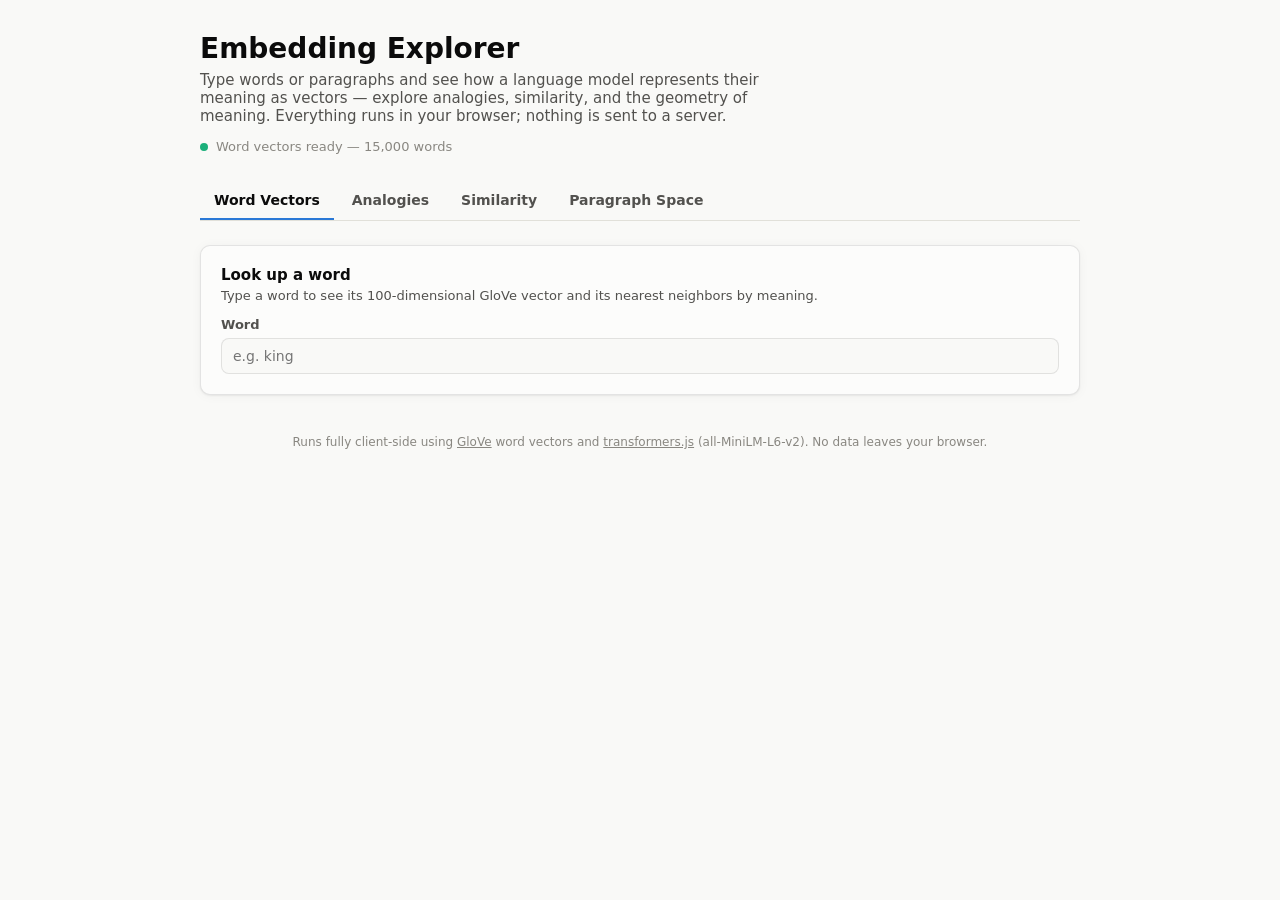
==== index.html @ a7784ba6 "Add Embedding Explorer: interactive client-side word/paragraph embedding demo Static site with no ba" ====
<!doctype html>
<html lang="en">
<head>
<meta charset="utf-8" />
<meta name="viewport" content="width=device-width, initial-scale=1" />
<title>Embedding Explorer</title>
<link rel="stylesheet" href="css/style.css" />
</head>
<body>
<div class="wrap">
  <header class="hero">
    <h1>Embedding Explorer</h1>
    <p>Type words or paragraphs and see how a language model represents their meaning as vectors — explore analogies, similarity, and the geometry of meaning. Everything runs in your browser; nothing is sent to a server.</p>
    <div class="model-status" id="status-line">
      <span class="dot loading" id="status-dot"></span>
      <span id="status-text">Loading word vectors…</span>
    </div>
  </header>

  <nav class="tabs" id="tabs">
    <button data-tab="word" class="active">Word Vectors</button>
    <button data-tab="analogy">Analogies</button>
    <button data-tab="similarity">Similarity</button>
    <button data-tab="space">Paragraph Space</button>
  </nav>

  <section class="panel active" id="panel-word">
    <div class="card">
      <h2>Look up a word</h2>
      <p class="hint">Type a word to see its 100-dimensional GloVe vector and its nearest neighbors by meaning.</p>
      <label for="word-input">Word</label>
      <input type="text" id="word-input" placeholder="e.g. king" autocomplete="off" />
      <div class="error-msg" id="word-error" hidden></div>
      <div class="results" id="word-results" hidden>
        <svg class="vector-chart" id="word-chart" viewBox="0 0 640 160"></svg>
        <div class="raw-values" id="word-raw"></div>
      </div>
    </div>
    <div class="card" id="word-neighbors-card" hidden>
      <h2>Nearest neighbors</h2>
      <p class="hint">Words whose vectors point in a similar direction (highest cosine similarity), out of the top 15,000 most common English words.</p>
      <ul class="neighbor-list" id="word-neighbors"></ul>
    </div>
  </section>

  <section class="panel" id="panel-analogy">
    <div class="card">
      <h2>Vector arithmetic</h2>
      <p class="hint">The classic demo: <code>king − man + woman ≈ queen</code>. Word meaning behaves like geometry — try your own combination.</p>
      <div class="inline-eq">
        <input type="text" id="analogy-a" placeholder="king" autocomplete="off" />
        <span class="op">−</span>
        <input type="text" id="analogy-b" placeholder="man" autocomplete="off" />
        <span class="op">+</span>
        <input type="text" id="analogy-c" placeholder="woman" autocomplete="off" />
        <span class="op">=</span>
        <span class="op">?</span>
      </div>
      <button class="action" id="analogy-run">Solve</button>
      <div class="error-msg" id="analogy-error" hidden></div>
      <div class="results" id="analogy-results" hidden>
        <ul class="neighbor-list" id="analogy-neighbors"></ul>
      </div>
    </div>
    <div class="card">
      <h2>Try these</h2>
      <p class="hint">Quick examples — click to load.</p>
      <div class="row" id="analogy-presets"></div>
    </div>
  </section>

  <section class="panel" id="panel-similarity">
    <div class="card">
      <h2>Compare two texts</h2>
      <p class="hint">Enter two words, phrases, or paragraphs. Single vocabulary words use GloVe directly; anything longer uses a small transformer model (downloaded once, then cached) so word order and context are taken into account.</p>
      <div class="row">
        <div>
          <label for="sim-a">Text A</label>
          <textarea id="sim-a" placeholder="a happy dog running in a field"></textarea>
        </div>
        <div>
          <label for="sim-b">Text B</label>
          <textarea id="sim-b" placeholder="a joyful puppy sprinting through grass"></textarea>
        </div>
      </div>
      <button class="action" id="sim-run">Compare</button>
      <div class="error-msg" id="sim-error" hidden></div>
      <div class="results" id="sim-results" hidden>
        <div class="similarity-readout">
          <span class="value" id="sim-value">0.00</span>
          <span class="label">cosine similarity</span>
        </div>
        <div class="similarity-meter"><div class="fill" id="sim-fill"></div></div>
        <p class="note" id="sim-method"></p>
      </div>
    </div>
  </section>

  <section class="panel" id="panel-space">
    <div class="card">
      <h2>Paragraph space</h2>
      <p class="hint">Add several words or paragraphs and see how they cluster in a 2D projection (PCA) of their embedding space — items with related meaning land closer together. Uses the sentence transformer model.</p>
      <div class="item-list" id="space-items"></div>
      <button class="ghost" id="space-add">+ add item</button>
      <button class="action" id="space-run">Plot</button>
      <div class="error-msg" id="space-error" hidden></div>
      <div class="results" id="space-results" hidden>
        <svg class="scatter-chart" id="space-chart" viewBox="0 0 640 480"></svg>
        <h2 style="margin-top:18px;">Pairwise similarity</h2>
        <div style="overflow-x:auto;">
          <table class="table-view" id="space-table"></table>
        </div>
      </div>
    </div>
  </section>

  <footer>
    Runs fully client-side using <a href="https://nlp.stanford.edu/projects/glove/" target="_blank" rel="noopener">GloVe</a> word vectors and <a href="https://github.com/xenova/transformers.js" target="_blank" rel="noopener">transformers.js</a> (all-MiniLM-L6-v2). No data leaves your browser.
  </footer>
</div>

<div class="tooltip" id="tooltip" hidden></div>

<script type="module" src="js/app.js"></script>
</body>
</html>
---- css/style.css ----
:root {
  color-scheme: light;
  --surface-1:      #fcfcfb;
  --page:           #f9f9f7;
  --text-primary:   #0b0b0b;
  --text-secondary: #52514e;
  --text-muted:     #898781;
  --gridline:       #e1e0d9;
  --baseline:       #c3c2b7;
  --border:         rgba(11,11,11,0.10);
  --series-1:       #2a78d6; /* blue - default / positive */
  --series-2:       #eb6834; /* orange - highlighted / query */
  --series-3:       #1baf7a; /* aqua - third group */
  --diverge-pos:    #2a78d6;
  --diverge-neg:    #e34948;
  --card-shadow:    0 1px 2px rgba(11,11,11,0.06), 0 1px 12px rgba(11,11,11,0.04);
}

@media (prefers-color-scheme: dark) {
  :root:not([data-theme="light"]) {
    color-scheme: dark;
    --surface-1:      #1a1a19;
    --page:           #0d0d0d;
    --text-primary:   #ffffff;
    --text-secondary: #c3c2b7;
    --text-muted:     #898781;
    --gridline:       #2c2c2a;
    --baseline:       #383835;
    --border:         rgba(255,255,255,0.10);
    --series-1:       #3987e5;
    --series-2:       #d95926;
    --series-3:       #199e70;
    --diverge-pos:    #3987e5;
    --diverge-neg:    #e66767;
    --card-shadow:    0 1px 2px rgba(0,0,0,0.3), 0 1px 12px rgba(0,0,0,0.2);
  }
}

:root[data-theme="dark"] {
  color-scheme: dark;
  --surface-1:      #1a1a19;
  --page:           #0d0d0d;
  --text-primary:   #ffffff;
  --text-secondary: #c3c2b7;
  --text-muted:     #898781;
  --gridline:       #2c2c2a;
  --baseline:       #383835;
  --border:         rgba(255,255,255,0.10);
  --series-1:       #3987e5;
  --series-2:       #d95926;
  --series-3:       #199e70;
  --diverge-pos:    #3987e5;
  --diverge-neg:    #e66767;
  --card-shadow:    0 1px 2px rgba(0,0,0,0.3), 0 1px 12px rgba(0,0,0,0.2);
}

* { box-sizing: border-box; }

html, body {
  margin: 0;
  padding: 0;
  background: var(--page);
  color: var(--text-primary);
  font-family: system-ui, -apple-system, "Segoe UI", sans-serif;
}

.wrap {
  max-width: 920px;
  margin: 0 auto;
  padding: 32px 20px 80px;
}

header.hero {
  margin-bottom: 28px;
}

header.hero h1 {
  font-size: 28px;
  margin: 0 0 6px;
}

header.hero p {
  color: var(--text-secondary);
  margin: 0;
  font-size: 15px;
  max-width: 60ch;
}

.model-status {
  margin-top: 14px;
  font-size: 13px;
  color: var(--text-muted);
  display: flex;
  align-items: center;
  gap: 8px;
}

.dot {
  width: 8px; height: 8px; border-radius: 50%;
  background: var(--text-muted);
  flex: none;
}
.dot.ready { background: var(--series-3); }
.dot.loading { background: var(--series-2); animation: pulse 1.2s ease-in-out infinite; }
@keyframes pulse { 0%,100% { opacity: 1; } 50% { opacity: 0.35; } }

nav.tabs {
  display: flex;
  gap: 4px;
  border-bottom: 1px solid var(--gridline);
  margin-bottom: 24px;
  overflow-x: auto;
}

nav.tabs button {
  appearance: none;
  border: none;
  background: none;
  font: inherit;
  font-size: 14px;
  font-weight: 600;
  color: var(--text-secondary);
  padding: 10px 14px;
  cursor: pointer;
  border-bottom: 2px solid transparent;
  white-space: nowrap;
}

nav.tabs button.active {
  color: var(--text-primary);
  border-bottom-color: var(--series-1);
}

section.panel { display: none; }
section.panel.active { display: block; }

.card {
  background: var(--surface-1);
  border: 1px solid var(--border);
  border-radius: 10px;
  box-shadow: var(--card-shadow);
  padding: 20px;
  margin-bottom: 18px;
}

.card h2 {
  font-size: 15px;
  margin: 0 0 4px;
}
.card .hint {
  font-size: 13px;
  color: var(--text-secondary);
  margin: 0 0 14px;
}

label {
  display: block;
  font-size: 13px;
  font-weight: 600;
  color: var(--text-secondary);
  margin-bottom: 6px;
}

input[type="text"], textarea {
  width: 100%;
  font: inherit;
  font-size: 14px;
  padding: 9px 11px;
  border-radius: 8px;
  border: 1px solid var(--border);
  background: var(--page);
  color: var(--text-primary);
}
textarea { resize: vertical; min-height: 70px; }

.row { display: flex; gap: 12px; flex-wrap: wrap; }
.row > div { flex: 1 1 160px; }

.inline-eq {
  display: flex;
  align-items: center;
  gap: 8px;
  flex-wrap: wrap;
}
.inline-eq input { width: 140px; flex: 1 1 120px; }
.inline-eq .op {
  font-size: 18px;
  color: var(--text-muted);
  flex: none;
}

button.action {
  appearance: none;
  border: none;
  background: var(--series-1);
  color: #fff;
  font: inherit;
  font-weight: 600;
  font-size: 14px;
  padding: 9px 16px;
  border-radius: 8px;
  cursor: pointer;
  margin-top: 14px;
}
button.action:disabled { opacity: 0.5; cursor: default; }
button.action:hover:not(:disabled) { filter: brightness(1.08); }

.results {
  margin-top: 16px;
}

.neighbor-list {
  list-style: none;
  margin: 0;
  padding: 0;
  display: flex;
  flex-direction: column;
  gap: 2px;
}
.neighbor-list li {
  display: flex;
  align-items: center;
  gap: 10px;
  padding: 7px 4px;
  font-size: 14px;
  border-bottom: 1px solid var(--gridline);
}
.neighbor-list li:last-child { border-bottom: none; }
.neighbor-list .word { font-weight: 600; flex: 1; }
.neighbor-list .score { color: var(--text-secondary); font-variant-numeric: tabular-nums; font-size: 13px; }
.neighbor-list .bar-track {
  width: 90px; height: 6px; background: var(--gridline); border-radius: 3px; overflow: hidden; flex: none;
}
.neighbor-list .bar-fill { height: 100%; background: var(--series-1); border-radius: 3px; }

.similarity-readout {
  display: flex;
  align-items: baseline;
  gap: 10px;
  margin-top: 4px;
}
.similarity-readout .value {
  font-size: 40px;
  font-weight: 600;
  font-variant-numeric: tabular-nums;
}
.similarity-readout .label {
  font-size: 13px;
  color: var(--text-secondary);
}
.similarity-meter {
  height: 8px;
  border-radius: 4px;
  background: var(--gridline);
  margin-top: 10px;
  position: relative;
  overflow: hidden;
}
.similarity-meter .fill {
  position: absolute; top: 0; bottom: 0; left: 0;
  background: var(--series-1);
  border-radius: 4px;
}

.vector-chart, .scatter-chart { width: 100%; height: auto; display: block; }

.legend {
  display: flex;
  gap: 16px;
  font-size: 13px;
  color: var(--text-secondary);
  margin-top: 8px;
  flex-wrap: wrap;
}
.legend .swatch {
  display: inline-block;
  width: 10px; height: 10px;
  border-radius: 2px;
  margin-right: 6px;
  vertical-align: middle;
}

.tooltip {
  position: fixed;
  pointer-events: none;
  background: var(--surface-1);
  border: 1px solid var(--border);
  border-radius: 6px;
  padding: 6px 10px;
  font-size: 12px;
  color: var(--text-primary);
  box-shadow: var(--card-shadow);
  z-index: 50;
  white-space: nowrap;
  transform: translate(-50%, -120%);
}

.item-list {
  display: flex;
  flex-direction: column;
  gap: 8px;
  margin-top: 12px;
}
.item-row {
  display: flex;
  align-items: center;
  gap: 8px;
}
.item-row input { flex: 1; }
.item-row .swatch-dot {
  width: 10px; height: 10px; border-radius: 50%; flex: none;
}
.item-row button.remove {
  appearance: none;
  border: none;
  background: none;
  color: var(--text-muted);
  cursor: pointer;
  font-size: 16px;
  line-height: 1;
  padding: 4px;
}
button.ghost {
  appearance: none;
  border: 1px dashed var(--border);
  background: none;
  color: var(--text-secondary);
  font: inherit;
  font-size: 13px;
  padding: 7px 12px;
  border-radius: 8px;
  cursor: pointer;
  margin-top: 8px;
}

table.table-view {
  width: 100%;
  border-collapse: collapse;
  font-size: 13px;
  margin-top: 10px;
}
table.table-view th, table.table-view td {
  text-align: left;
  padding: 6px 8px;
  border-bottom: 1px solid var(--gridline);
  font-variant-numeric: tabular-nums;
}
table.table-view th { color: var(--text-secondary); font-weight: 600; }

.error-msg {
  color: var(--diverge-neg);
  font-size: 13px;
  margin-top: 8px;
}
.note {
  font-size: 12px;
  color: var(--text-muted);
  margin-top: 10px;
}
code { font-size: 0.9em; background: var(--gridline); padding: 1px 5px; border-radius: 4px; }

.raw-values {
  font-size: 12px;
  color: var(--text-secondary);
  word-break: break-all;
  margin-top: 10px;
  max-height: 80px;
  overflow-y: auto;
  font-variant-numeric: tabular-nums;
}

footer {
  margin-top: 40px;
  font-size: 12px;
  color: var(--text-muted);
  text-align: center;
}
footer a { color: inherit; }
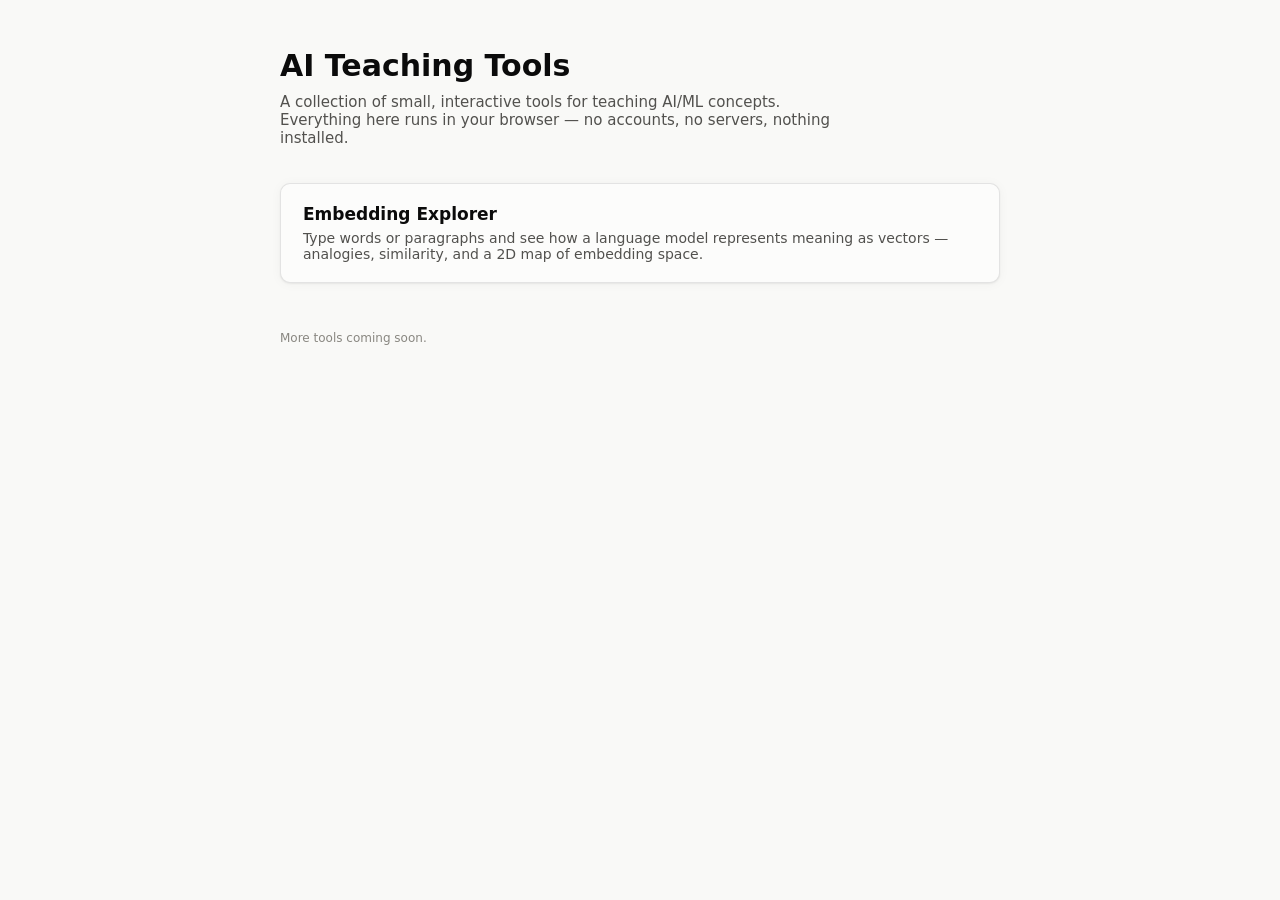
==== commit 5d6d98ed: "Restructure into a multi-tool repo: move embedding-explorer into a subdirectory Sets up the repo to " ====
--- a/index.html
+++ b/index.html
@@ -3,124 +3,24 @@
 <head>
 <meta charset="utf-8" />
 <meta name="viewport" content="width=device-width, initial-scale=1" />
-<title>Embedding Explorer</title>
+<title>AI Teaching Tools</title>
 <link rel="stylesheet" href="css/style.css" />
 </head>
 <body>
 <div class="wrap">
-  <header class="hero">
-    <h1>Embedding Explorer</h1>
-    <p>Type words or paragraphs and see how a language model represents their meaning as vectors — explore analogies, similarity, and the geometry of meaning. Everything runs in your browser; nothing is sent to a server.</p>
-    <div class="model-status" id="status-line">
-      <span class="dot loading" id="status-dot"></span>
-      <span id="status-text">Loading word vectors…</span>
-    </div>
+  <header>
+    <h1>AI Teaching Tools</h1>
+    <p>A collection of small, interactive tools for teaching AI/ML concepts. Everything here runs in your browser — no accounts, no servers, nothing installed.</p>
   </header>
 
-  <nav class="tabs" id="tabs">
-    <button data-tab="word" class="active">Word Vectors</button>
-    <button data-tab="analogy">Analogies</button>
-    <button data-tab="similarity">Similarity</button>
-    <button data-tab="space">Paragraph Space</button>
-  </nav>
+  <div class="tool-list">
+    <a class="tool-card" href="embedding-explorer/">
+      <h2>Embedding Explorer</h2>
+      <p>Type words or paragraphs and see how a language model represents meaning as vectors — analogies, similarity, and a 2D map of embedding space.</p>
+    </a>
+  </div>
 
-  <section class="panel active" id="panel-word">
-    <div class="card">
-      <h2>Look up a word</h2>
-      <p class="hint">Type a word to see its 100-dimensional GloVe vector and its nearest neighbors by meaning.</p>
-      <label for="word-input">Word</label>
-      <input type="text" id="word-input" placeholder="e.g. king" autocomplete="off" />
-      <div class="error-msg" id="word-error" hidden></div>
-      <div class="results" id="word-results" hidden>
-        <svg class="vector-chart" id="word-chart" viewBox="0 0 640 160"></svg>
-        <div class="raw-values" id="word-raw"></div>
-      </div>
-    </div>
-    <div class="card" id="word-neighbors-card" hidden>
-      <h2>Nearest neighbors</h2>
-      <p class="hint">Words whose vectors point in a similar direction (highest cosine similarity), out of the top 15,000 most common English words.</p>
-      <ul class="neighbor-list" id="word-neighbors"></ul>
-    </div>
-  </section>
-
-  <section class="panel" id="panel-analogy">
-    <div class="card">
-      <h2>Vector arithmetic</h2>
-      <p class="hint">The classic demo: <code>king − man + woman ≈ queen</code>. Word meaning behaves like geometry — try your own combination.</p>
-      <div class="inline-eq">
-        <input type="text" id="analogy-a" placeholder="king" autocomplete="off" />
-        <span class="op">−</span>
-        <input type="text" id="analogy-b" placeholder="man" autocomplete="off" />
-        <span class="op">+</span>
-        <input type="text" id="analogy-c" placeholder="woman" autocomplete="off" />
-        <span class="op">=</span>
-        <span class="op">?</span>
-      </div>
-      <button class="action" id="analogy-run">Solve</button>
-      <div class="error-msg" id="analogy-error" hidden></div>
-      <div class="results" id="analogy-results" hidden>
-        <ul class="neighbor-list" id="analogy-neighbors"></ul>
-      </div>
-    </div>
-    <div class="card">
-      <h2>Try these</h2>
-      <p class="hint">Quick examples — click to load.</p>
-      <div class="row" id="analogy-presets"></div>
-    </div>
-  </section>
-
-  <section class="panel" id="panel-similarity">
-    <div class="card">
-      <h2>Compare two texts</h2>
-      <p class="hint">Enter two words, phrases, or paragraphs. Single vocabulary words use GloVe directly; anything longer uses a small transformer model (downloaded once, then cached) so word order and context are taken into account.</p>
-      <div class="row">
-        <div>
-          <label for="sim-a">Text A</label>
-          <textarea id="sim-a" placeholder="a happy dog running in a field"></textarea>
-        </div>
-        <div>
-          <label for="sim-b">Text B</label>
-          <textarea id="sim-b" placeholder="a joyful puppy sprinting through grass"></textarea>
-        </div>
-      </div>
-      <button class="action" id="sim-run">Compare</button>
-      <div class="error-msg" id="sim-error" hidden></div>
-      <div class="results" id="sim-results" hidden>
-        <div class="similarity-readout">
-          <span class="value" id="sim-value">0.00</span>
-          <span class="label">cosine similarity</span>
-        </div>
-        <div class="similarity-meter"><div class="fill" id="sim-fill"></div></div>
-        <p class="note" id="sim-method"></p>
-      </div>
-    </div>
-  </section>
-
-  <section class="panel" id="panel-space">
-    <div class="card">
-      <h2>Paragraph space</h2>
-      <p class="hint">Add several words or paragraphs and see how they cluster in a 2D projection (PCA) of their embedding space — items with related meaning land closer together. Uses the sentence transformer model.</p>
-      <div class="item-list" id="space-items"></div>
-      <button class="ghost" id="space-add">+ add item</button>
-      <button class="action" id="space-run">Plot</button>
-      <div class="error-msg" id="space-error" hidden></div>
-      <div class="results" id="space-results" hidden>
-        <svg class="scatter-chart" id="space-chart" viewBox="0 0 640 480"></svg>
-        <h2 style="margin-top:18px;">Pairwise similarity</h2>
-        <div style="overflow-x:auto;">
-          <table class="table-view" id="space-table"></table>
-        </div>
-      </div>
-    </div>
-  </section>
-
-  <footer>
-    Runs fully client-side using <a href="https://nlp.stanford.edu/projects/glove/" target="_blank" rel="noopener">GloVe</a> word vectors and <a href="https://github.com/xenova/transformers.js" target="_blank" rel="noopener">transformers.js</a> (all-MiniLM-L6-v2). No data leaves your browser.
-  </footer>
+  <footer>More tools coming soon.</footer>
 </div>
-
-<div class="tooltip" id="tooltip" hidden></div>
-
-<script type="module" src="js/app.js"></script>
 </body>
 </html>
--- a/css/style.css
+++ b/css/style.css
@@ -1,56 +1,37 @@
 :root {
   color-scheme: light;
+  --page:           #f9f9f7;
   --surface-1:      #fcfcfb;
-  --page:           #f9f9f7;
   --text-primary:   #0b0b0b;
   --text-secondary: #52514e;
   --text-muted:     #898781;
-  --gridline:       #e1e0d9;
-  --baseline:       #c3c2b7;
   --border:         rgba(11,11,11,0.10);
-  --series-1:       #2a78d6; /* blue - default / positive */
-  --series-2:       #eb6834; /* orange - highlighted / query */
-  --series-3:       #1baf7a; /* aqua - third group */
-  --diverge-pos:    #2a78d6;
-  --diverge-neg:    #e34948;
+  --accent:         #2a78d6;
   --card-shadow:    0 1px 2px rgba(11,11,11,0.06), 0 1px 12px rgba(11,11,11,0.04);
 }
 
 @media (prefers-color-scheme: dark) {
   :root:not([data-theme="light"]) {
     color-scheme: dark;
+    --page:           #0d0d0d;
     --surface-1:      #1a1a19;
-    --page:           #0d0d0d;
     --text-primary:   #ffffff;
     --text-secondary: #c3c2b7;
     --text-muted:     #898781;
-    --gridline:       #2c2c2a;
-    --baseline:       #383835;
     --border:         rgba(255,255,255,0.10);
-    --series-1:       #3987e5;
-    --series-2:       #d95926;
-    --series-3:       #199e70;
-    --diverge-pos:    #3987e5;
-    --diverge-neg:    #e66767;
+    --accent:         #3987e5;
     --card-shadow:    0 1px 2px rgba(0,0,0,0.3), 0 1px 12px rgba(0,0,0,0.2);
   }
 }
-
 :root[data-theme="dark"] {
   color-scheme: dark;
+  --page:           #0d0d0d;
   --surface-1:      #1a1a19;
-  --page:           #0d0d0d;
   --text-primary:   #ffffff;
   --text-secondary: #c3c2b7;
   --text-muted:     #898781;
-  --gridline:       #2c2c2a;
-  --baseline:       #383835;
   --border:         rgba(255,255,255,0.10);
-  --series-1:       #3987e5;
-  --series-2:       #d95926;
-  --series-3:       #199e70;
-  --diverge-pos:    #3987e5;
-  --diverge-neg:    #e66767;
+  --accent:         #3987e5;
   --card-shadow:    0 1px 2px rgba(0,0,0,0.3), 0 1px 12px rgba(0,0,0,0.2);
 }
 
@@ -58,321 +39,59 @@
 
 html, body {
   margin: 0;
-  padding: 0;
   background: var(--page);
   color: var(--text-primary);
   font-family: system-ui, -apple-system, "Segoe UI", sans-serif;
 }
 
 .wrap {
-  max-width: 920px;
+  max-width: 760px;
   margin: 0 auto;
-  padding: 32px 20px 80px;
+  padding: 48px 20px 80px;
 }
 
-header.hero {
-  margin-bottom: 28px;
+header h1 {
+  font-size: 30px;
+  margin: 0 0 10px;
+}
+header p {
+  color: var(--text-secondary);
+  font-size: 15px;
+  max-width: 60ch;
+  margin: 0 0 36px;
 }
 
-header.hero h1 {
-  font-size: 28px;
-  margin: 0 0 6px;
+.tool-list {
+  display: flex;
+  flex-direction: column;
+  gap: 14px;
 }
 
-header.hero p {
-  color: var(--text-secondary);
-  margin: 0;
-  font-size: 15px;
-  max-width: 60ch;
-}
-
-.model-status {
-  margin-top: 14px;
-  font-size: 13px;
-  color: var(--text-muted);
-  display: flex;
-  align-items: center;
-  gap: 8px;
-}
-
-.dot {
-  width: 8px; height: 8px; border-radius: 50%;
-  background: var(--text-muted);
-  flex: none;
-}
-.dot.ready { background: var(--series-3); }
-.dot.loading { background: var(--series-2); animation: pulse 1.2s ease-in-out infinite; }
-@keyframes pulse { 0%,100% { opacity: 1; } 50% { opacity: 0.35; } }
-
-nav.tabs {
-  display: flex;
-  gap: 4px;
-  border-bottom: 1px solid var(--gridline);
-  margin-bottom: 24px;
-  overflow-x: auto;
-}
-
-nav.tabs button {
-  appearance: none;
-  border: none;
-  background: none;
-  font: inherit;
-  font-size: 14px;
-  font-weight: 600;
-  color: var(--text-secondary);
-  padding: 10px 14px;
-  cursor: pointer;
-  border-bottom: 2px solid transparent;
-  white-space: nowrap;
-}
-
-nav.tabs button.active {
-  color: var(--text-primary);
-  border-bottom-color: var(--series-1);
-}
-
-section.panel { display: none; }
-section.panel.active { display: block; }
-
-.card {
+.tool-card {
+  display: block;
   background: var(--surface-1);
   border: 1px solid var(--border);
   border-radius: 10px;
   box-shadow: var(--card-shadow);
-  padding: 20px;
-  margin-bottom: 18px;
+  padding: 20px 22px;
+  text-decoration: none;
+  color: inherit;
 }
+.tool-card:hover h2 { color: var(--accent); }
 
-.card h2 {
-  font-size: 15px;
-  margin: 0 0 4px;
+.tool-card h2 {
+  font-size: 17px;
+  margin: 0 0 6px;
 }
-.card .hint {
-  font-size: 13px;
+.tool-card p {
+  font-size: 14px;
   color: var(--text-secondary);
-  margin: 0 0 14px;
-}
-
-label {
-  display: block;
-  font-size: 13px;
-  font-weight: 600;
-  color: var(--text-secondary);
-  margin-bottom: 6px;
-}
-
-input[type="text"], textarea {
-  width: 100%;
-  font: inherit;
-  font-size: 14px;
-  padding: 9px 11px;
-  border-radius: 8px;
-  border: 1px solid var(--border);
-  background: var(--page);
-  color: var(--text-primary);
-}
-textarea { resize: vertical; min-height: 70px; }
-
-.row { display: flex; gap: 12px; flex-wrap: wrap; }
-.row > div { flex: 1 1 160px; }
-
-.inline-eq {
-  display: flex;
-  align-items: center;
-  gap: 8px;
-  flex-wrap: wrap;
-}
-.inline-eq input { width: 140px; flex: 1 1 120px; }
-.inline-eq .op {
-  font-size: 18px;
-  color: var(--text-muted);
-  flex: none;
-}
-
-button.action {
-  appearance: none;
-  border: none;
-  background: var(--series-1);
-  color: #fff;
-  font: inherit;
-  font-weight: 600;
-  font-size: 14px;
-  padding: 9px 16px;
-  border-radius: 8px;
-  cursor: pointer;
-  margin-top: 14px;
-}
-button.action:disabled { opacity: 0.5; cursor: default; }
-button.action:hover:not(:disabled) { filter: brightness(1.08); }
-
-.results {
-  margin-top: 16px;
-}
-
-.neighbor-list {
-  list-style: none;
   margin: 0;
-  padding: 0;
-  display: flex;
-  flex-direction: column;
-  gap: 2px;
-}
-.neighbor-list li {
-  display: flex;
-  align-items: center;
-  gap: 10px;
-  padding: 7px 4px;
-  font-size: 14px;
-  border-bottom: 1px solid var(--gridline);
-}
-.neighbor-list li:last-child { border-bottom: none; }
-.neighbor-list .word { font-weight: 600; flex: 1; }
-.neighbor-list .score { color: var(--text-secondary); font-variant-numeric: tabular-nums; font-size: 13px; }
-.neighbor-list .bar-track {
-  width: 90px; height: 6px; background: var(--gridline); border-radius: 3px; overflow: hidden; flex: none;
-}
-.neighbor-list .bar-fill { height: 100%; background: var(--series-1); border-radius: 3px; }
-
-.similarity-readout {
-  display: flex;
-  align-items: baseline;
-  gap: 10px;
-  margin-top: 4px;
-}
-.similarity-readout .value {
-  font-size: 40px;
-  font-weight: 600;
-  font-variant-numeric: tabular-nums;
-}
-.similarity-readout .label {
-  font-size: 13px;
-  color: var(--text-secondary);
-}
-.similarity-meter {
-  height: 8px;
-  border-radius: 4px;
-  background: var(--gridline);
-  margin-top: 10px;
-  position: relative;
-  overflow: hidden;
-}
-.similarity-meter .fill {
-  position: absolute; top: 0; bottom: 0; left: 0;
-  background: var(--series-1);
-  border-radius: 4px;
-}
-
-.vector-chart, .scatter-chart { width: 100%; height: auto; display: block; }
-
-.legend {
-  display: flex;
-  gap: 16px;
-  font-size: 13px;
-  color: var(--text-secondary);
-  margin-top: 8px;
-  flex-wrap: wrap;
-}
-.legend .swatch {
-  display: inline-block;
-  width: 10px; height: 10px;
-  border-radius: 2px;
-  margin-right: 6px;
-  vertical-align: middle;
-}
-
-.tooltip {
-  position: fixed;
-  pointer-events: none;
-  background: var(--surface-1);
-  border: 1px solid var(--border);
-  border-radius: 6px;
-  padding: 6px 10px;
-  font-size: 12px;
-  color: var(--text-primary);
-  box-shadow: var(--card-shadow);
-  z-index: 50;
-  white-space: nowrap;
-  transform: translate(-50%, -120%);
-}
-
-.item-list {
-  display: flex;
-  flex-direction: column;
-  gap: 8px;
-  margin-top: 12px;
-}
-.item-row {
-  display: flex;
-  align-items: center;
-  gap: 8px;
-}
-.item-row input { flex: 1; }
-.item-row .swatch-dot {
-  width: 10px; height: 10px; border-radius: 50%; flex: none;
-}
-.item-row button.remove {
-  appearance: none;
-  border: none;
-  background: none;
-  color: var(--text-muted);
-  cursor: pointer;
-  font-size: 16px;
-  line-height: 1;
-  padding: 4px;
-}
-button.ghost {
-  appearance: none;
-  border: 1px dashed var(--border);
-  background: none;
-  color: var(--text-secondary);
-  font: inherit;
-  font-size: 13px;
-  padding: 7px 12px;
-  border-radius: 8px;
-  cursor: pointer;
-  margin-top: 8px;
-}
-
-table.table-view {
-  width: 100%;
-  border-collapse: collapse;
-  font-size: 13px;
-  margin-top: 10px;
-}
-table.table-view th, table.table-view td {
-  text-align: left;
-  padding: 6px 8px;
-  border-bottom: 1px solid var(--gridline);
-  font-variant-numeric: tabular-nums;
-}
-table.table-view th { color: var(--text-secondary); font-weight: 600; }
-
-.error-msg {
-  color: var(--diverge-neg);
-  font-size: 13px;
-  margin-top: 8px;
-}
-.note {
-  font-size: 12px;
-  color: var(--text-muted);
-  margin-top: 10px;
-}
-code { font-size: 0.9em; background: var(--gridline); padding: 1px 5px; border-radius: 4px; }
-
-.raw-values {
-  font-size: 12px;
-  color: var(--text-secondary);
-  word-break: break-all;
-  margin-top: 10px;
-  max-height: 80px;
-  overflow-y: auto;
-  font-variant-numeric: tabular-nums;
 }
 
 footer {
-  margin-top: 40px;
+  margin-top: 48px;
   font-size: 12px;
   color: var(--text-muted);
-  text-align: center;
 }
 footer a { color: inherit; }
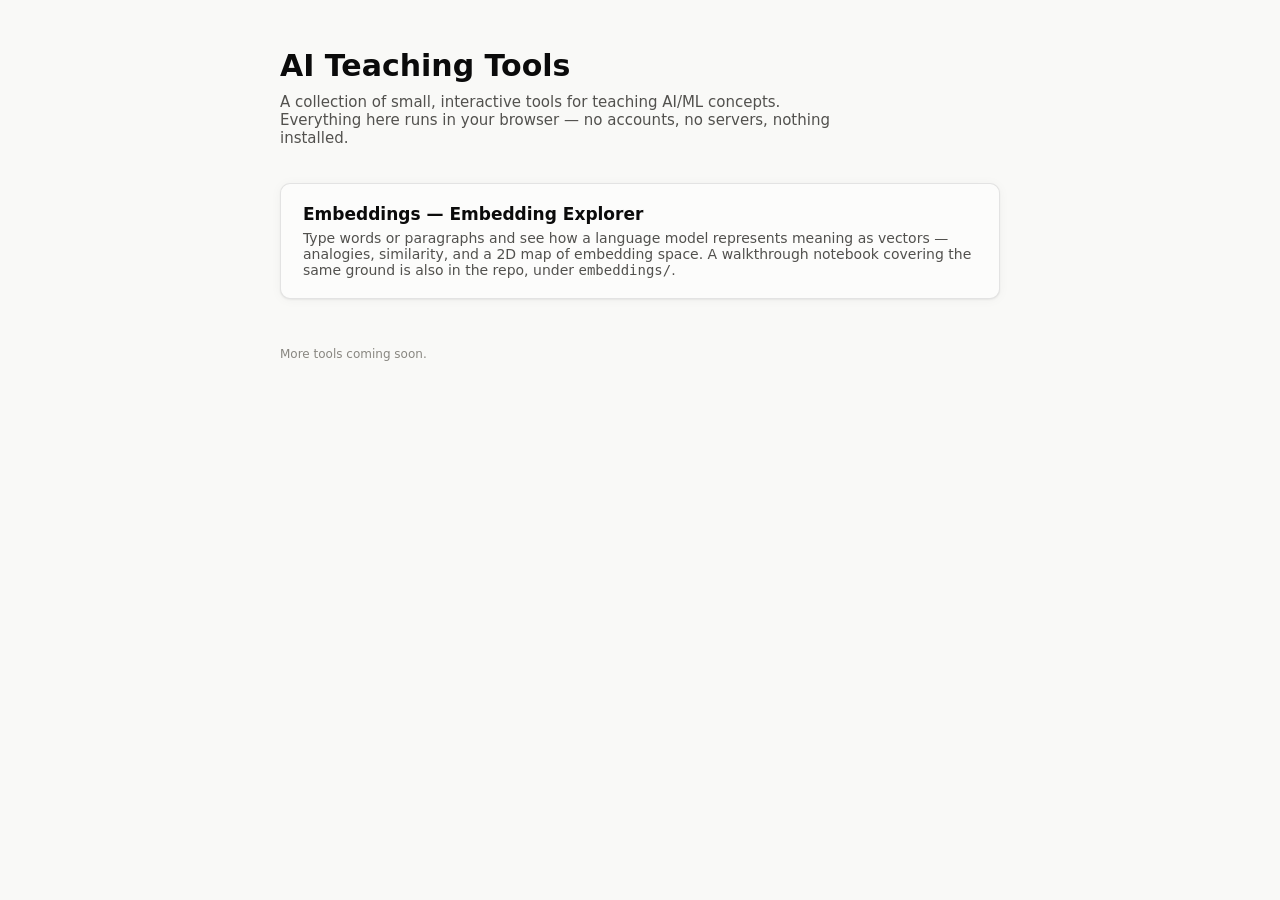
==== commit 6e29b490: "Group embeddings resources by topic; add the embeddings walkthrough notebook Moves embedding-explore" ====
--- a/index.html
+++ b/index.html
@@ -14,9 +14,9 @@
   </header>
 
   <div class="tool-list">
-    <a class="tool-card" href="embedding-explorer/">
-      <h2>Embedding Explorer</h2>
-      <p>Type words or paragraphs and see how a language model represents meaning as vectors — analogies, similarity, and a 2D map of embedding space.</p>
+    <a class="tool-card" href="embeddings/embedding-explorer/">
+      <h2>Embeddings — Embedding Explorer</h2>
+      <p>Type words or paragraphs and see how a language model represents meaning as vectors — analogies, similarity, and a 2D map of embedding space. A walkthrough notebook covering the same ground is also in the repo, under <code>embeddings/</code>.</p>
     </a>
   </div>
 
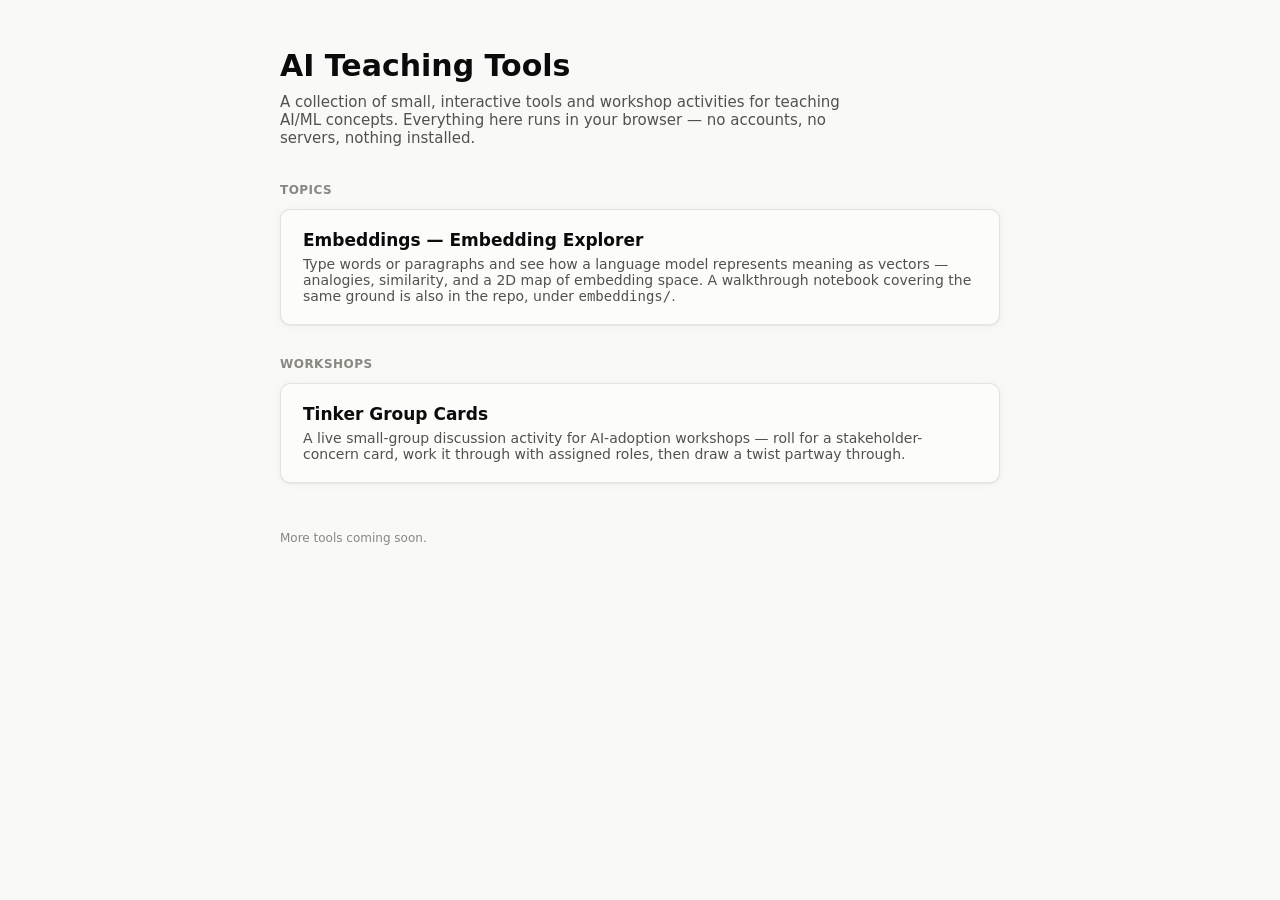
==== commit af270087: "Add workshops/ category with the Tinker Group Cards activity Introduces a Workshops category alongsi" ====
--- a/index.html
+++ b/index.html
@@ -10,13 +10,22 @@
 <div class="wrap">
   <header>
     <h1>AI Teaching Tools</h1>
-    <p>A collection of small, interactive tools for teaching AI/ML concepts. Everything here runs in your browser — no accounts, no servers, nothing installed.</p>
+    <p>A collection of small, interactive tools and workshop activities for teaching AI/ML concepts. Everything here runs in your browser — no accounts, no servers, nothing installed.</p>
   </header>
 
+  <h2 class="section-label">Topics</h2>
   <div class="tool-list">
     <a class="tool-card" href="embeddings/embedding-explorer/">
-      <h2>Embeddings — Embedding Explorer</h2>
+      <h3>Embeddings — Embedding Explorer</h3>
       <p>Type words or paragraphs and see how a language model represents meaning as vectors — analogies, similarity, and a 2D map of embedding space. A walkthrough notebook covering the same ground is also in the repo, under <code>embeddings/</code>.</p>
+    </a>
+  </div>
+
+  <h2 class="section-label">Workshops</h2>
+  <div class="tool-list">
+    <a class="tool-card" href="workshops/tinker-groups/">
+      <h3>Tinker Group Cards</h3>
+      <p>A live small-group discussion activity for AI-adoption workshops — roll for a stakeholder-concern card, work it through with assigned roles, then draw a twist partway through.</p>
     </a>
   </div>
 
--- a/css/style.css
+++ b/css/style.css
@@ -61,6 +61,18 @@
   margin: 0 0 36px;
 }
 
+.section-label {
+  font-size: 12px;
+  font-weight: 700;
+  text-transform: uppercase;
+  letter-spacing: 0.04em;
+  color: var(--text-muted);
+  margin: 32px 0 12px;
+}
+.section-label:first-of-type {
+  margin-top: 0;
+}
+
 .tool-list {
   display: flex;
   flex-direction: column;
@@ -77,9 +89,9 @@
   text-decoration: none;
   color: inherit;
 }
-.tool-card:hover h2 { color: var(--accent); }
+.tool-card:hover h3 { color: var(--accent); }
 
-.tool-card h2 {
+.tool-card h3 {
   font-size: 17px;
   margin: 0 0 6px;
 }
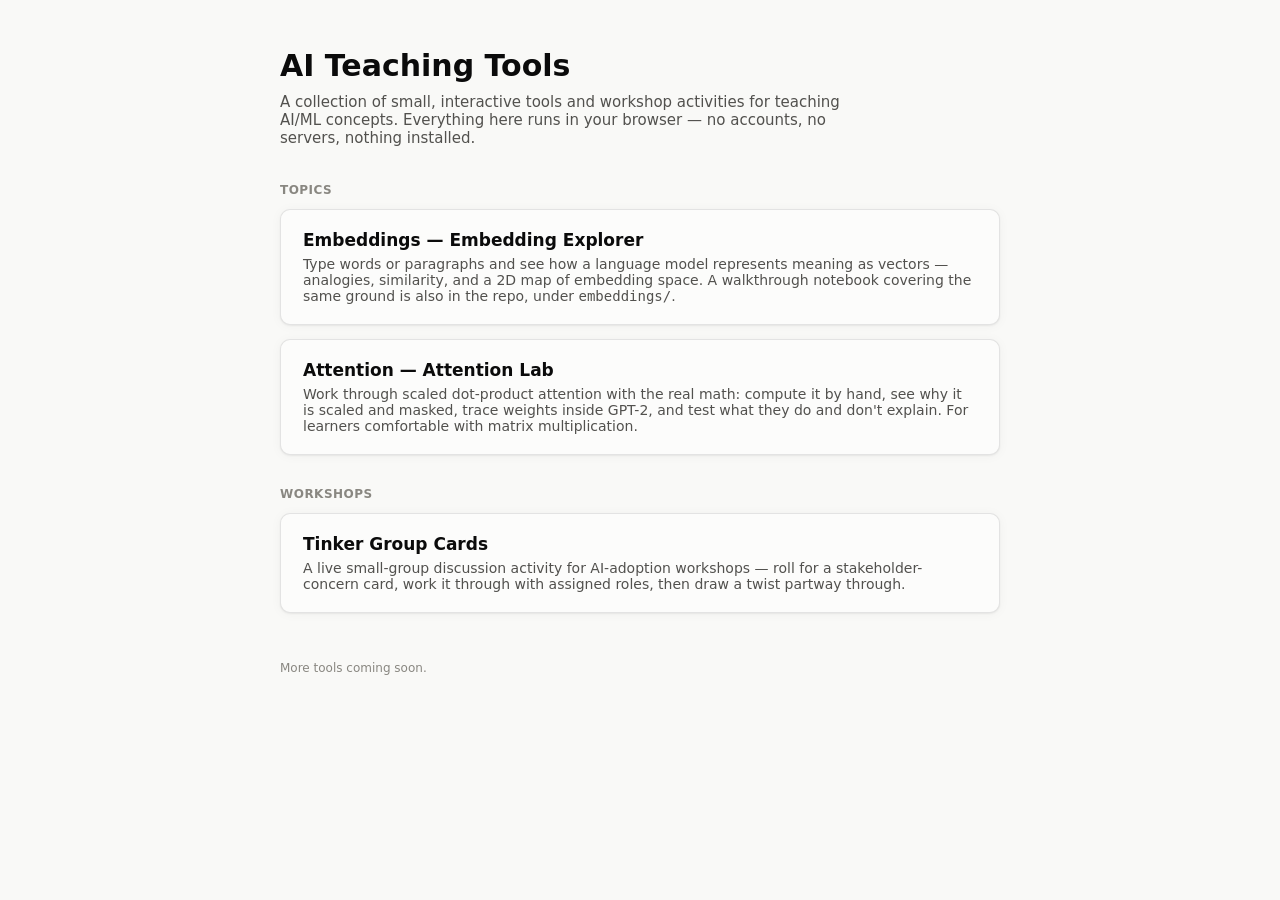
==== commit b8e3453e: "Add Attention Lab: interactive lesson on scaled dot-product attention Review at attention/attention-" ====
--- a/index.html
+++ b/index.html
@@ -19,6 +19,10 @@
       <h3>Embeddings — Embedding Explorer</h3>
       <p>Type words or paragraphs and see how a language model represents meaning as vectors — analogies, similarity, and a 2D map of embedding space. A walkthrough notebook covering the same ground is also in the repo, under <code>embeddings/</code>.</p>
     </a>
+    <a class="tool-card" href="attention/attention-lab/">
+      <h3>Attention — Attention Lab</h3>
+      <p>Work through scaled dot-product attention with the real math: compute it by hand, see why it is scaled and masked, trace weights inside GPT-2, and test what they do and don't explain. For learners comfortable with matrix multiplication.</p>
+    </a>
   </div>
 
   <h2 class="section-label">Workshops</h2>
